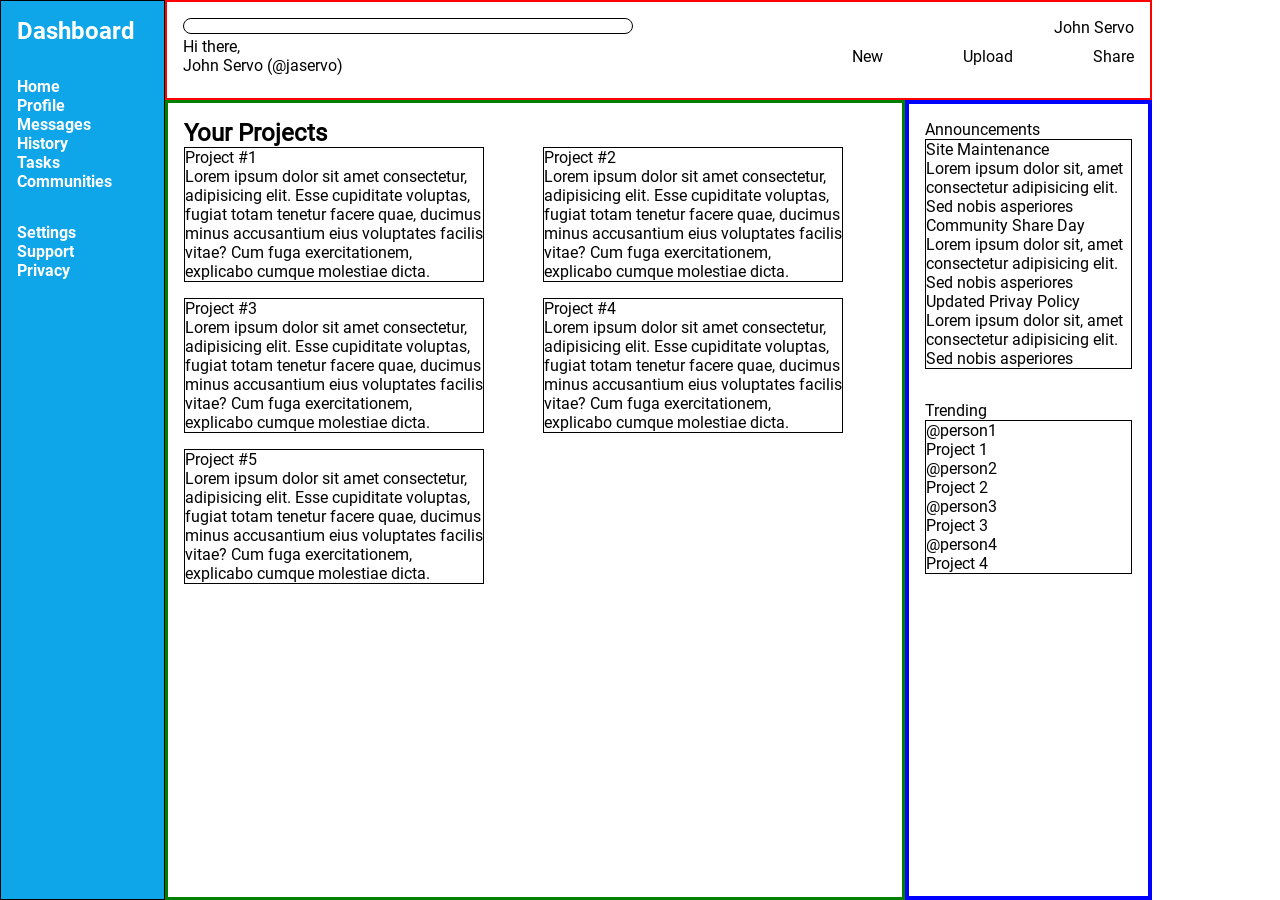
==== dashboard.html @ d7de0081 "added icons" ====
<!DOCTYPE html>
<html lang="en">

<head>
    <meta charset="UTF-8">
    <meta http-equiv="X-UA-Compatible" content="IE=edge">
    <meta name="viewport" content="width=device-width, initial-scale=1.0">
    <link href="https://fonts.googleapis.com/css2?family=Material+Symbols+Outlined" rel="stylesheet" />
    <link rel="stylesheet" href="./styles/style.css">
    <title>Admin Dashboard</title>
</head>

<body>
    <section class="sidebar">
        <h1>Dashboard</h1>
        <nav>
            <ul class="side-top">
                <li>Home</li>
                <li>Profile</li>
                <li>Messages</li>
                <li>History</li>
                <li>Tasks</li>
                <li>Communities</li>
            </ul>
            <ul class="side-bottom">
                <li>Settings</li>
                <li>Support</li>
                <li>Privacy</li>
            </ul>
        </nav>
    </section>
    <header>
        <section class="header-top">
            <div class="header-top-left">
                <div class="search"></div>
            </div>
            <div class="header-top-right">
                <p>John Servo</p>
            </div>
        </section>
        <section class="header-bottom">
            <div class="header-bottom-left">
                <p>Hi there,</p>
                <p>John Servo (@jaservo)</p>
            </div>
            <div class="header-bottom-right">
                <ul>
                    <li>New</li>
                    <li>Upload</li>
                    <li>Share</li>
                </ul>
            </div>
        </section>
    </header>
    <main>
        <section class="projects">
            <h1>Your Projects</h1>
            <div class="projects-main">
                <div class="item">
                    <div class="description">
                        <p>Project #1</p>
                        <p>Lorem ipsum dolor sit amet consectetur, adipisicing elit. Esse cupiditate voluptas, fugiat totam
                            tenetur facere quae, ducimus minus accusantium eius voluptates facilis vitae? Cum fuga
                            exercitationem, explicabo cumque molestiae dicta.</p>
                    </div>
                    <div class="projects-icons">
                        
                    </div>
                </div>
                <div class="item">
                    <div class="description">
                        <p>Project #2</p>
                        <p>Lorem ipsum dolor sit amet consectetur, adipisicing elit. Esse cupiditate voluptas, fugiat totam
                            tenetur facere quae, ducimus minus accusantium eius voluptates facilis vitae? Cum fuga
                            exercitationem, explicabo cumque molestiae dicta.</p>
                    </div>
                    <div class="projects-icons">
                        
                    </div>
                </div>
                <div class="item">
                    <div class="description">
                        <p>Project #3</p>
                        <p>Lorem ipsum dolor sit amet consectetur, adipisicing elit. Esse cupiditate voluptas, fugiat totam
                            tenetur facere quae, ducimus minus accusantium eius voluptates facilis vitae? Cum fuga
                            exercitationem, explicabo cumque molestiae dicta.</p>
                    </div>
                    <div class="projects-icons">
                        
                    </div>
                </div>
                <div class="item">
                    <div class="description">
                        <p>Project #4</p>
                        <p>Lorem ipsum dolor sit amet consectetur, adipisicing elit. Esse cupiditate voluptas, fugiat totam
                            tenetur facere quae, ducimus minus accusantium eius voluptates facilis vitae? Cum fuga
                            exercitationem, explicabo cumque molestiae dicta.</p>
                    </div>
                    <div class="projects-icons">
                        
                    </div>
                </div>
                <div class="item">
                    <div class="description">
                        <p>Project #5</p>
                        <p>Lorem ipsum dolor sit amet consectetur, adipisicing elit. Esse cupiditate voluptas, fugiat totam
                            tenetur facere quae, ducimus minus accusantium eius voluptates facilis vitae? Cum fuga
                            exercitationem, explicabo cumque molestiae dicta.</p>
                    </div>
                    <div class="projects-icons">
                        
                    </div>
                </div>
            </div>
        </section>
        <section class="main-side">
            <div class="announcements">
                <p>Announcements</p>
                <dl>
                    <dt>Site Maintenance</dt>
                    <dd>Lorem ipsum dolor sit, amet consectetur adipisicing elit. Sed nobis asperiores</dd>
                    <dt>Community Share Day</dt>
                    <dd>Lorem ipsum dolor sit, amet consectetur adipisicing elit. Sed nobis asperiores</dd>
                    <dt>Updated Privay Policy</dt>
                    <dd>Lorem ipsum dolor sit, amet consectetur adipisicing elit. Sed nobis asperiores</dd>
                </dl>
            </div>
            <div class="trending">
                <p>Trending</p>
                <div class="trending-wrapper">
                    <div class="trending-item">
                        <p>@person1</p>
                        <p>Project 1</p>
                    </div>
                    <div class="trending-item">
                        <p>@person2</p>
                        <p>Project 2</p>
                    </div>
                    <div class="trending-item">
                        <p>@person3</p>
                        <p>Project 3</p>
                    </div>
                    <div class="trending-item">
                        <p>@person4</p>
                        <p>Project 4</p>
                    </div>
                </div>
            </div>
        </section>
    </main>
</body>

</html>
---- styles/style.css ----
@font-face {
  font-family: "roboto";
  src: url("../assets/fonts/Roboto-Regular.ttf");
}
@font-face {
  font-family: "roboto bold";
  src: url("../assets/fonts/Roboto-Bold.ttf");
}
* {
  margin: 0;
  padding: 0;
  font-family: "roboto";
  box-sizing: border-box;
}

body {
  height: 100vh;
  width: 90%;
  display: grid;
  grid-template-columns: 1fr 5fr 1fr;
  grid-template-rows: max(10%, 100px) 1fr;
}

.sidebar {
  grid-row: 1/3;
  background-color: #0EA5E9;
  color: white;
  border: 1px solid black;
}
.sidebar h1 {
  padding: 1rem;
  padding-bottom: 2rem;
  font-family: "roboto bold";
  font-size: 1.5rem;
}
.sidebar nav {
  display: flex;
  flex-direction: column;
  justify-content: center;
  padding-left: 1rem;
}
.sidebar nav ul {
  list-style: none;
}
.sidebar nav ul li {
  font-family: "roboto bold";
}
.sidebar nav .side-top {
  padding-bottom: 2rem;
}

header {
  grid-column: 2/4;
  border: 2px solid red;
  padding: 1rem;
}
header .header-top {
  display: flex;
  justify-content: space-between;
}
header .header-top .search {
  width: 50ch;
  height: 1rem;
  border: 1px solid black;
  border-radius: 25px;
}
header .header-bottom {
  display: flex;
  justify-content: space-between;
}
header .header-bottom-right {
  display: flex;
  align-items: center;
}
header .header-bottom-right ul {
  width: inherit;
  display: flex;
  gap: 5rem;
  list-style: none;
}

main {
  grid-column: 2/4;
  display: grid;
  grid-template-columns: 3fr 1fr;
}
main .projects {
  border: 3px solid green;
}
main .main-side {
  border: 4px solid blue;
}
main .projects {
  padding: 1rem;
}
main .projects .projects-main {
  display: grid;
  grid-template-columns: repeat(auto-fit, minmax(300px, 1fr));
  gap: 1rem;
}
main .projects .projects-main .item {
  border: 1px solid black;
  max-width: 300px;
}
main .main-side {
  padding: 1rem;
  display: flex;
  flex-direction: column;
  gap: 2rem;
}
main .main-side .announcements dl {
  border: 1px solid black;
}
main .main-side .trending .trending-wrapper {
  border: 1px solid black;
}/*# sourceMappingURL=style.css.map */
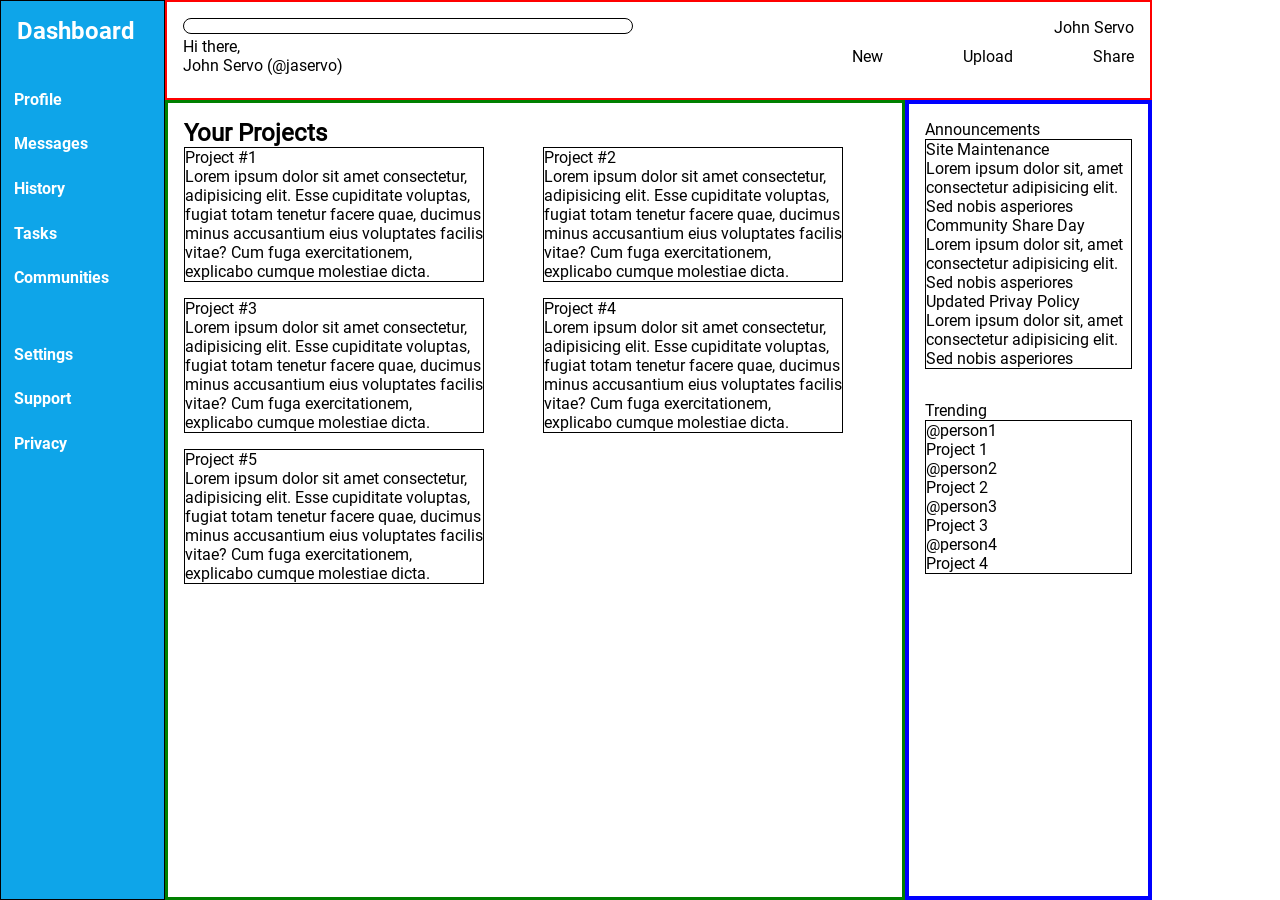
==== commit 632153b8: "removed google material fonts" ====
--- a/dashboard.html
+++ b/dashboard.html
@@ -5,7 +5,6 @@
     <meta charset="UTF-8">
     <meta http-equiv="X-UA-Compatible" content="IE=edge">
     <meta name="viewport" content="width=device-width, initial-scale=1.0">
-    <link href="https://fonts.googleapis.com/css2?family=Material+Symbols+Outlined" rel="stylesheet" />
     <link rel="stylesheet" href="./styles/style.css">
     <title>Admin Dashboard</title>
 </head>
@@ -15,7 +14,6 @@
         <h1>Dashboard</h1>
         <nav>
             <ul class="side-top">
-                <li>Home</li>
                 <li>Profile</li>
                 <li>Messages</li>
                 <li>History</li>
--- a/styles/style.css
+++ b/styles/style.css
@@ -37,13 +37,13 @@
   display: flex;
   flex-direction: column;
   justify-content: center;
-  padding-left: 1rem;
 }
 .sidebar nav ul {
   list-style: none;
 }
 .sidebar nav ul li {
   font-family: "roboto bold";
+  padding: 0.8rem;
 }
 .sidebar nav .side-top {
   padding-bottom: 2rem;
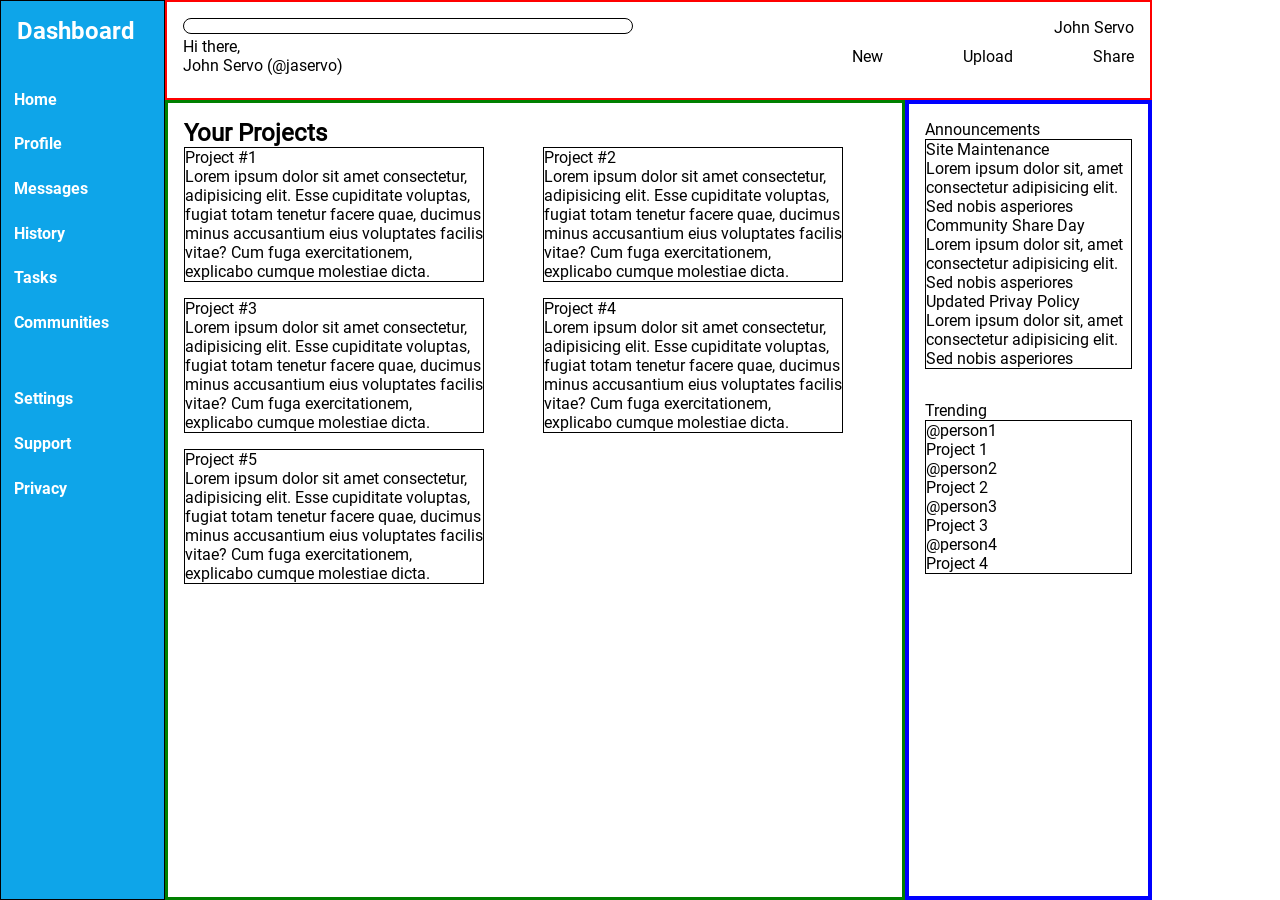
==== commit dbe6b882: "added home again" ====
--- a/dashboard.html
+++ b/dashboard.html
@@ -14,6 +14,7 @@
         <h1>Dashboard</h1>
         <nav>
             <ul class="side-top">
+                <li>Home</li>
                 <li>Profile</li>
                 <li>Messages</li>
                 <li>History</li>
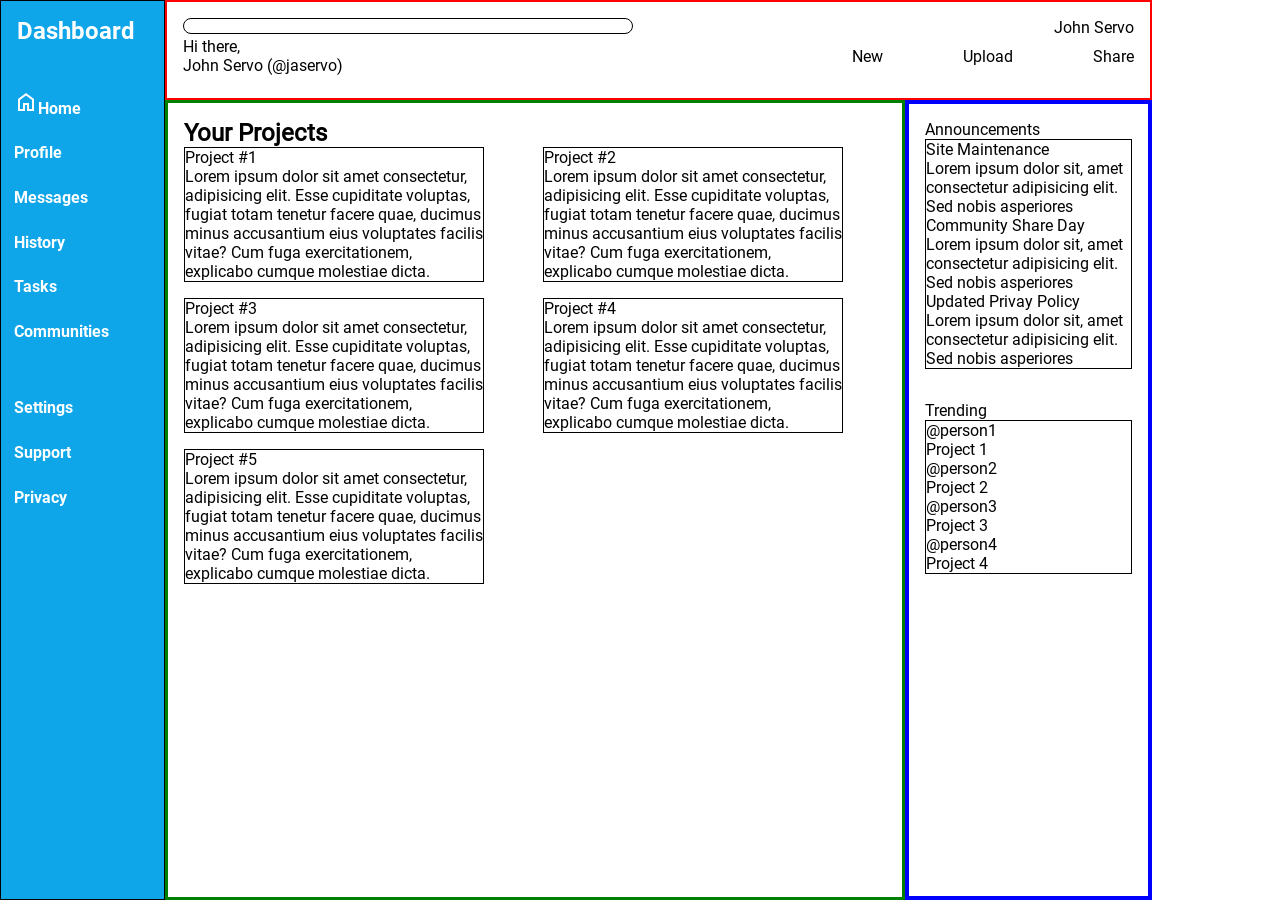
==== commit 95d3b71a: "removed svgs and came back to google material lmao" ====
--- a/dashboard.html
+++ b/dashboard.html
@@ -5,6 +5,7 @@
     <meta charset="UTF-8">
     <meta http-equiv="X-UA-Compatible" content="IE=edge">
     <meta name="viewport" content="width=device-width, initial-scale=1.0">
+    <link href="https://fonts.googleapis.com/css2?family=Material+Symbols+Outlined" rel="stylesheet" />
     <link rel="stylesheet" href="./styles/style.css">
     <title>Admin Dashboard</title>
 </head>
@@ -14,7 +15,9 @@
         <h1>Dashboard</h1>
         <nav>
             <ul class="side-top">
-                <li>Home</li>
+                <li><span class="material-symbols-outlined">
+                    home
+                    </span>Home</li>
                 <li>Profile</li>
                 <li>Messages</li>
                 <li>History</li>
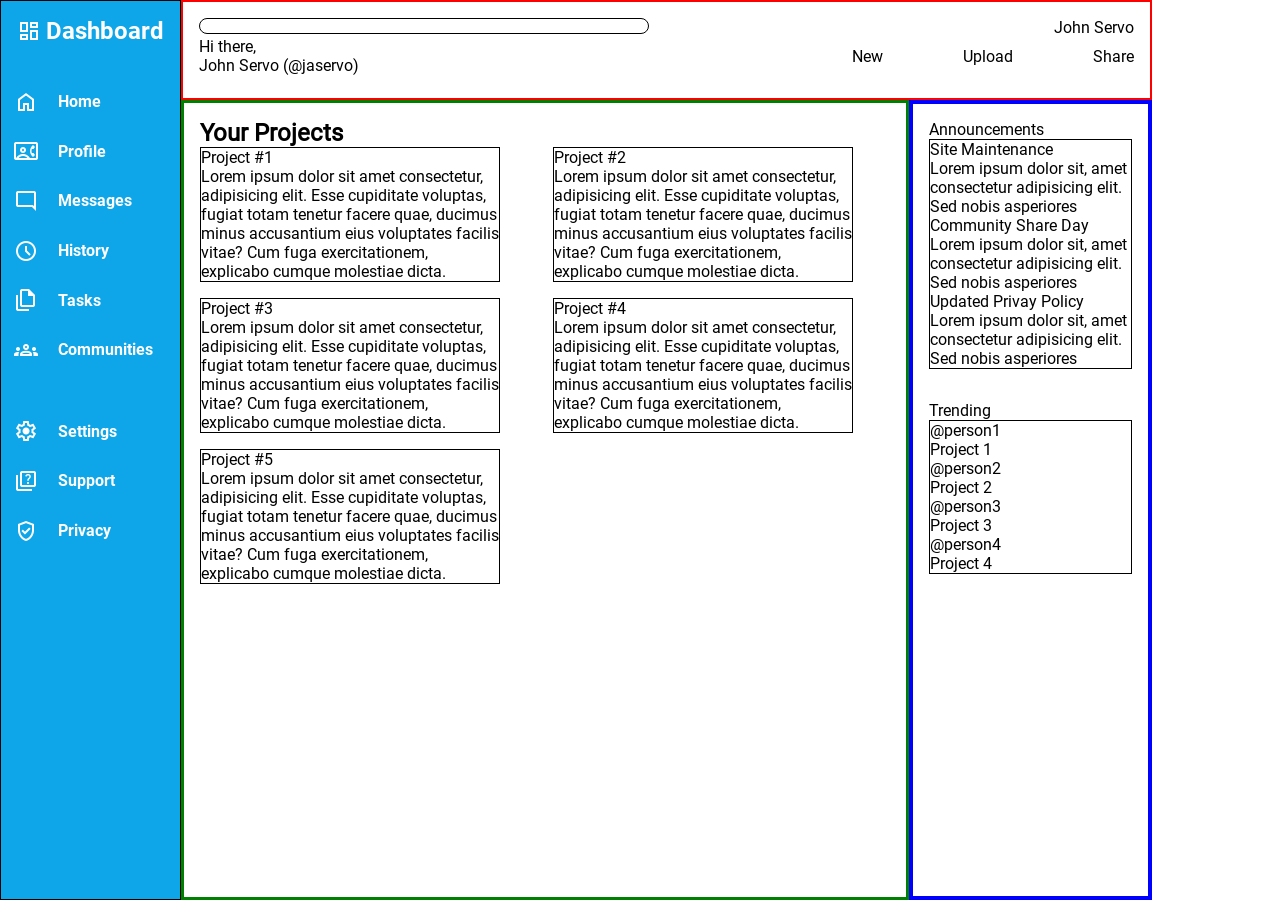
==== commit 115af44e: "did sidebar" ====
--- a/dashboard.html
+++ b/dashboard.html
@@ -12,22 +12,40 @@
 
 <body>
     <section class="sidebar">
-        <h1>Dashboard</h1>
+        <h1><span class="material-symbols-outlined">
+            dashboard
+            </span>Dashboard</h1>
         <nav>
             <ul class="side-top">
                 <li><span class="material-symbols-outlined">
                     home
                     </span>Home</li>
-                <li>Profile</li>
-                <li>Messages</li>
-                <li>History</li>
-                <li>Tasks</li>
-                <li>Communities</li>
+                <li><span class="material-symbols-outlined">
+                    contact_phone
+                    </span>Profile</li>
+                <li><span class="material-symbols-outlined">
+                    mode_comment
+                    </span>Messages</li>
+                <li><span class="material-symbols-outlined">
+                    schedule
+                    </span>History</li>
+                <li><span class="material-symbols-outlined">
+                    file_copy
+                    </span>Tasks</li>
+                <li><span class="material-symbols-outlined">
+                    groups
+                    </span>Communities</li>
             </ul>
             <ul class="side-bottom">
-                <li>Settings</li>
-                <li>Support</li>
-                <li>Privacy</li>
+                <li><span class="material-symbols-outlined">
+                    settings
+                    </span>Settings</li>
+                <li><span class="material-symbols-outlined">
+                    quiz
+                    </span>Support</li>
+                <li><span class="material-symbols-outlined">
+                    verified_user
+                    </span>Privacy</li>
             </ul>
         </nav>
     </section>
--- a/styles/style.css
+++ b/styles/style.css
@@ -27,16 +27,17 @@
   color: white;
   border: 1px solid black;
 }
+.sidebar h1, .sidebar li {
+  display: flex;
+  align-items: center;
+  gap: 20px;
+}
 .sidebar h1 {
   padding: 1rem;
   padding-bottom: 2rem;
   font-family: "roboto bold";
   font-size: 1.5rem;
-}
-.sidebar nav {
-  display: flex;
-  flex-direction: column;
-  justify-content: center;
+  gap: 5px;
 }
 .sidebar nav ul {
   list-style: none;
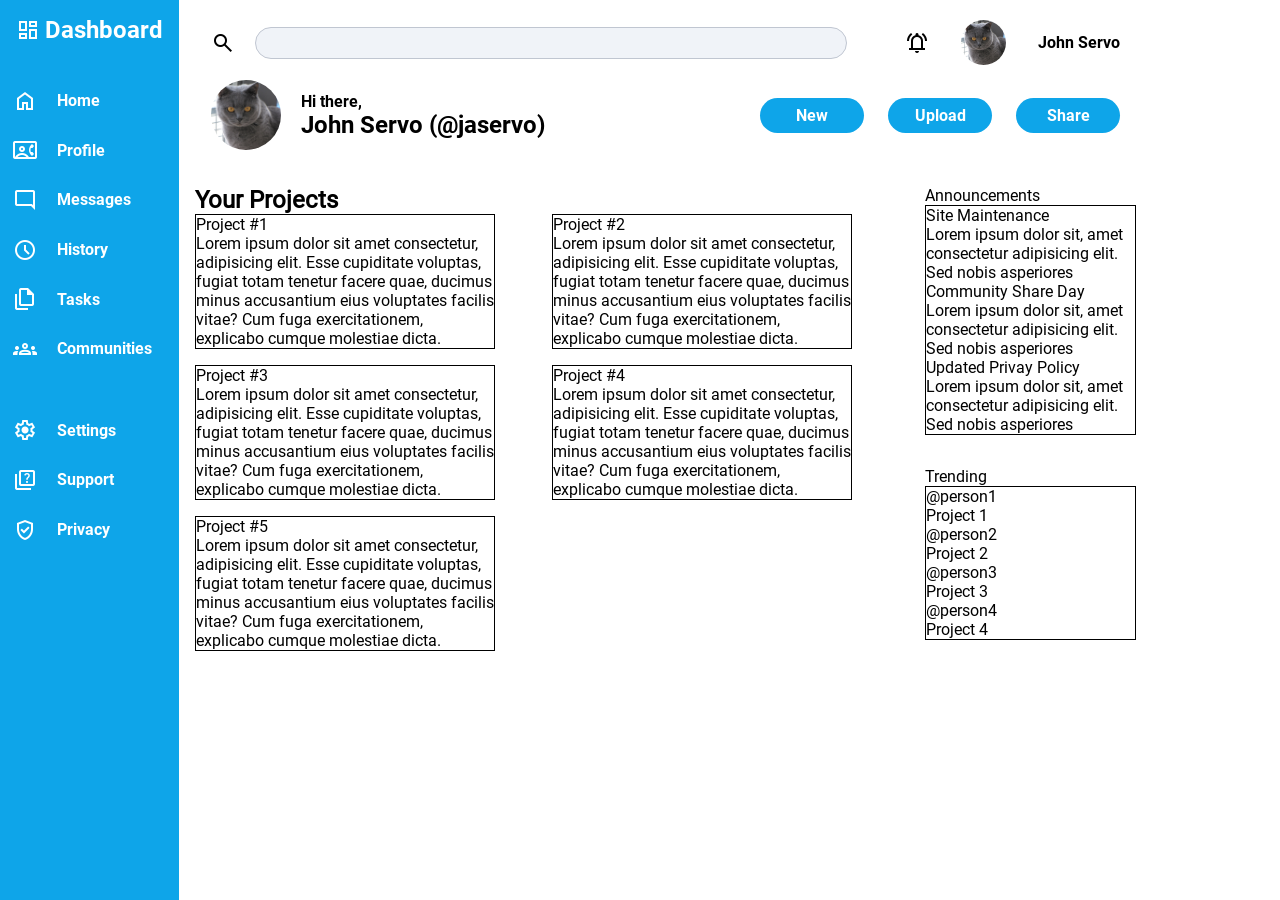
==== commit 063b8c70: "removed guide borders" ====
--- a/dashboard.html
+++ b/dashboard.html
@@ -52,16 +52,26 @@
     <header>
         <section class="header-top">
             <div class="header-top-left">
+                <span class="material-symbols-outlined">
+                    search
+                </span>
                 <div class="search"></div>
             </div>
             <div class="header-top-right">
+                <span class="material-symbols-outlined">
+                    notifications_active
+                    </span>
+                <img src="./assets/images/cat.jpeg" alt="cat">
                 <p>John Servo</p>
             </div>
         </section>
         <section class="header-bottom">
             <div class="header-bottom-left">
-                <p>Hi there,</p>
-                <p>John Servo (@jaservo)</p>
+                <img src="./assets/images/cat.jpeg" alt="cat">
+                <div class="greet-user">
+                    <p>Hi there,</p>
+                    <p>John Servo (@jaservo)</p>
+                </div>
             </div>
             <div class="header-bottom-right">
                 <ul>
--- a/styles/style.css
+++ b/styles/style.css
@@ -18,14 +18,13 @@
   width: 90%;
   display: grid;
   grid-template-columns: 1fr 5fr 1fr;
-  grid-template-rows: max(10%, 100px) 1fr;
+  grid-template-rows: 170px 1fr;
 }
 
 .sidebar {
   grid-row: 1/3;
   background-color: #0EA5E9;
   color: white;
-  border: 1px solid black;
 }
 .sidebar h1, .sidebar li {
   display: flex;
@@ -52,44 +51,86 @@
 
 header {
   grid-column: 2/4;
-  border: 2px solid red;
-  padding: 1rem;
+  padding: 1rem 2rem;
+  display: flex;
+  flex-direction: column;
+  justify-content: center;
+  gap: 15px;
 }
 header .header-top {
   display: flex;
   justify-content: space-between;
+  align-items: center;
 }
-header .header-top .search {
-  width: 50ch;
-  height: 1rem;
-  border: 1px solid black;
+header .header-top-left {
+  display: flex;
+  align-items: center;
+  gap: 20px;
+  width: 70%;
+}
+header .header-top-left .search {
+  width: 100%;
+  height: 2rem;
+  background-color: #F0F3F8;
+  border: 1px solid #c0c6d1;
   border-radius: 25px;
+}
+header .header-top-right {
+  display: flex;
+  justify-content: flex-end;
+  align-items: center;
+  gap: 2rem;
+}
+header .header-top-right img {
+  width: 45px;
+  border-radius: 50%;
+}
+header .header-top-right p {
+  font-family: "roboto bold";
 }
 header .header-bottom {
   display: flex;
   justify-content: space-between;
+}
+header .header-bottom-left {
+  display: flex;
+  align-items: center;
+  gap: 20px;
+}
+header .header-bottom-left img {
+  width: 70px;
+  border-radius: 50%;
+}
+header .header-bottom-left .greet-user p {
+  font-family: "roboto bold";
+}
+header .header-bottom-left .greet-user :last-child {
+  font-size: 1.5rem;
 }
 header .header-bottom-right {
   display: flex;
   align-items: center;
 }
 header .header-bottom-right ul {
+  list-style: none;
   width: inherit;
   display: flex;
-  gap: 5rem;
-  list-style: none;
+  gap: 1.5rem;
+}
+header .header-bottom-right ul li {
+  width: 6.5rem;
+  color: white;
+  background-color: #0EA5E9;
+  font-family: "roboto bold";
+  border-radius: 25px;
+  padding: 0.5rem;
+  text-align: center;
 }
 
 main {
   grid-column: 2/4;
   display: grid;
   grid-template-columns: 3fr 1fr;
-}
-main .projects {
-  border: 3px solid green;
-}
-main .main-side {
-  border: 4px solid blue;
 }
 main .projects {
   padding: 1rem;
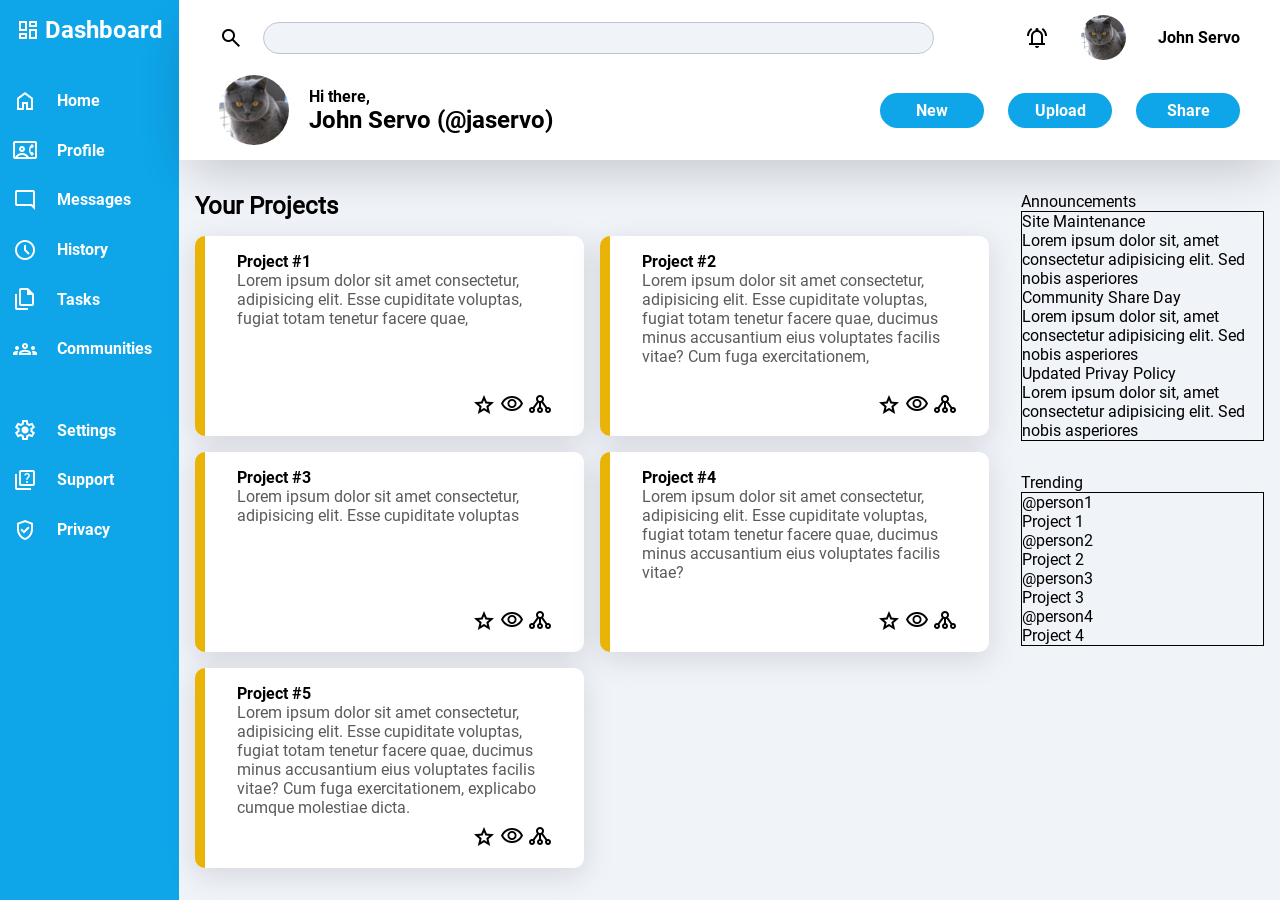
==== commit cf233d6d: "did main" ====
--- a/dashboard.html
+++ b/dashboard.html
@@ -13,38 +13,38 @@
 <body>
     <section class="sidebar">
         <h1><span class="material-symbols-outlined">
-            dashboard
+                dashboard
             </span>Dashboard</h1>
         <nav>
             <ul class="side-top">
                 <li><span class="material-symbols-outlined">
-                    home
+                        home
                     </span>Home</li>
                 <li><span class="material-symbols-outlined">
-                    contact_phone
+                        contact_phone
                     </span>Profile</li>
                 <li><span class="material-symbols-outlined">
-                    mode_comment
+                        mode_comment
                     </span>Messages</li>
                 <li><span class="material-symbols-outlined">
-                    schedule
+                        schedule
                     </span>History</li>
                 <li><span class="material-symbols-outlined">
-                    file_copy
+                        file_copy
                     </span>Tasks</li>
                 <li><span class="material-symbols-outlined">
-                    groups
+                        groups
                     </span>Communities</li>
             </ul>
             <ul class="side-bottom">
                 <li><span class="material-symbols-outlined">
-                    settings
+                        settings
                     </span>Settings</li>
                 <li><span class="material-symbols-outlined">
-                    quiz
+                        quiz
                     </span>Support</li>
                 <li><span class="material-symbols-outlined">
-                    verified_user
+                        verified_user
                     </span>Privacy</li>
             </ul>
         </nav>
@@ -60,7 +60,7 @@
             <div class="header-top-right">
                 <span class="material-symbols-outlined">
                     notifications_active
-                    </span>
+                </span>
                 <img src="./assets/images/cat.jpeg" alt="cat">
                 <p>John Servo</p>
             </div>
@@ -89,56 +89,96 @@
                 <div class="item">
                     <div class="description">
                         <p>Project #1</p>
-                        <p>Lorem ipsum dolor sit amet consectetur, adipisicing elit. Esse cupiditate voluptas, fugiat totam
+                        <p>Lorem ipsum dolor sit amet consectetur, adipisicing elit. Esse cupiditate voluptas, fugiat
+                            totam
+                            tenetur facere quae, </p>
+                    </div>
+                    <div class="projects-icons">
+                        <span class="material-symbols-outlined">
+                            star
+                        </span>
+                        <span class="material-symbols-outlined">
+                            visibility
+                        </span>
+                        <span class="material-symbols-outlined">
+                            tenancy
+                        </span>
+                    </div>
+                </div>
+                <div class="item">
+                    <div class="description">
+                        <p>Project #2</p>
+                        <p>Lorem ipsum dolor sit amet consectetur, adipisicing elit. Esse cupiditate voluptas, fugiat
+                            totam
+                            tenetur facere quae, ducimus minus accusantium eius voluptates facilis vitae? Cum fuga
+                            exercitationem,</p>
+                    </div>
+                    <div class="projects-icons">
+                        <span class="material-symbols-outlined">
+                            star
+                        </span>
+                        <span class="material-symbols-outlined">
+                            visibility
+                        </span>
+                        <span class="material-symbols-outlined">
+                            tenancy
+                        </span>
+                    </div>
+                </div>
+                <div class="item">
+                    <div class="description">
+                        <p>Project #3</p>
+                        <p>Lorem ipsum dolor sit amet consectetur, adipisicing elit. Esse cupiditate voluptas</p>
+                    </div>
+                    <div class="projects-icons">
+                        <span class="material-symbols-outlined">
+                            star
+                        </span>
+                        <span class="material-symbols-outlined">
+                            visibility
+                        </span>
+                        <span class="material-symbols-outlined">
+                            tenancy
+                        </span>
+                    </div>
+                </div>
+                <div class="item">
+                    <div class="description">
+                        <p>Project #4</p>
+                        <p>Lorem ipsum dolor sit amet consectetur, adipisicing elit. Esse cupiditate voluptas, fugiat
+                            totam
+                            tenetur facere quae, ducimus minus accusantium eius voluptates facilis vitae?</p>
+                    </div>
+                    <div class="projects-icons">
+                        <span class="material-symbols-outlined">
+                            star
+                        </span>
+                        <span class="material-symbols-outlined">
+                            visibility
+                        </span>
+                        <span class="material-symbols-outlined">
+                            tenancy
+                        </span>
+                    </div>
+                </div>
+                <div class="item">
+                    <div class="description">
+                        <p>Project #5</p>
+                        <p>Lorem ipsum dolor sit amet consectetur, adipisicing elit. Esse cupiditate voluptas, fugiat
+                            totam
                             tenetur facere quae, ducimus minus accusantium eius voluptates facilis vitae? Cum fuga
                             exercitationem, explicabo cumque molestiae dicta.</p>
                     </div>
                     <div class="projects-icons">
-                        
-                    </div>
-                </div>
-                <div class="item">
-                    <div class="description">
-                        <p>Project #2</p>
-                        <p>Lorem ipsum dolor sit amet consectetur, adipisicing elit. Esse cupiditate voluptas, fugiat totam
-                            tenetur facere quae, ducimus minus accusantium eius voluptates facilis vitae? Cum fuga
-                            exercitationem, explicabo cumque molestiae dicta.</p>
-                    </div>
-                    <div class="projects-icons">
-                        
-                    </div>
-                </div>
-                <div class="item">
-                    <div class="description">
-                        <p>Project #3</p>
-                        <p>Lorem ipsum dolor sit amet consectetur, adipisicing elit. Esse cupiditate voluptas, fugiat totam
-                            tenetur facere quae, ducimus minus accusantium eius voluptates facilis vitae? Cum fuga
-                            exercitationem, explicabo cumque molestiae dicta.</p>
-                    </div>
-                    <div class="projects-icons">
-                        
-                    </div>
-                </div>
-                <div class="item">
-                    <div class="description">
-                        <p>Project #4</p>
-                        <p>Lorem ipsum dolor sit amet consectetur, adipisicing elit. Esse cupiditate voluptas, fugiat totam
-                            tenetur facere quae, ducimus minus accusantium eius voluptates facilis vitae? Cum fuga
-                            exercitationem, explicabo cumque molestiae dicta.</p>
-                    </div>
-                    <div class="projects-icons">
-                        
-                    </div>
-                </div>
-                <div class="item">
-                    <div class="description">
-                        <p>Project #5</p>
-                        <p>Lorem ipsum dolor sit amet consectetur, adipisicing elit. Esse cupiditate voluptas, fugiat totam
-                            tenetur facere quae, ducimus minus accusantium eius voluptates facilis vitae? Cum fuga
-                            exercitationem, explicabo cumque molestiae dicta.</p>
-                    </div>
-                    <div class="projects-icons">
-                        
+                        <span class="material-symbols-outlined">
+                            star
+                        </span>
+                        <span class="material-symbols-outlined">
+                            visibility
+                        </span>
+                        <span class="material-symbols-outlined">
+                            tenancy
+                        </span>
                     </div>
                 </div>
             </div>
--- a/styles/style.css
+++ b/styles/style.css
@@ -15,10 +15,10 @@
 
 body {
   height: 100vh;
-  width: 90%;
   display: grid;
-  grid-template-columns: 1fr 5fr 1fr;
-  grid-template-rows: 170px 1fr;
+  grid-template-columns: 1.3fr 6fr 2fr;
+  grid-template-rows: 160px 1fr;
+  background-color: #F0F3F8;
 }
 
 .sidebar {
@@ -51,7 +51,9 @@
 
 header {
   grid-column: 2/4;
-  padding: 1rem 2rem;
+  padding: 0 2.5rem;
+  box-shadow: rgba(0, 0, 0, 0.2) 0px 18px 50px -10px;
+  background-color: white;
   display: flex;
   flex-direction: column;
   justify-content: center;
@@ -113,7 +115,6 @@
 }
 header .header-bottom-right ul {
   list-style: none;
-  width: inherit;
   display: flex;
   gap: 1.5rem;
 }
@@ -131,9 +132,13 @@
   grid-column: 2/4;
   display: grid;
   grid-template-columns: 3fr 1fr;
+  padding-top: 1rem;
 }
 main .projects {
   padding: 1rem;
+}
+main .projects h1 {
+  padding-bottom: 1rem;
 }
 main .projects .projects-main {
   display: grid;
@@ -141,8 +146,25 @@
   gap: 1rem;
 }
 main .projects .projects-main .item {
-  border: 1px solid black;
-  max-width: 300px;
+  display: flex;
+  flex-direction: column;
+  justify-content: space-between;
+  max-width: 400px;
+  min-height: 200px;
+  background-color: white;
+  padding: 1rem 2rem;
+  box-shadow: rgba(100, 100, 111, 0.2) 0px 7px 29px 0px;
+  border-left: 10px solid #EAB308;
+  border-radius: 10px;
+}
+main .projects .projects-main .item .description :first-child {
+  font-family: "roboto bold";
+}
+main .projects .projects-main .item .description :last-child {
+  color: rgb(90, 90, 90);
+}
+main .projects .projects-main .item .projects-icons {
+  text-align: right;
 }
 main .main-side {
   padding: 1rem;
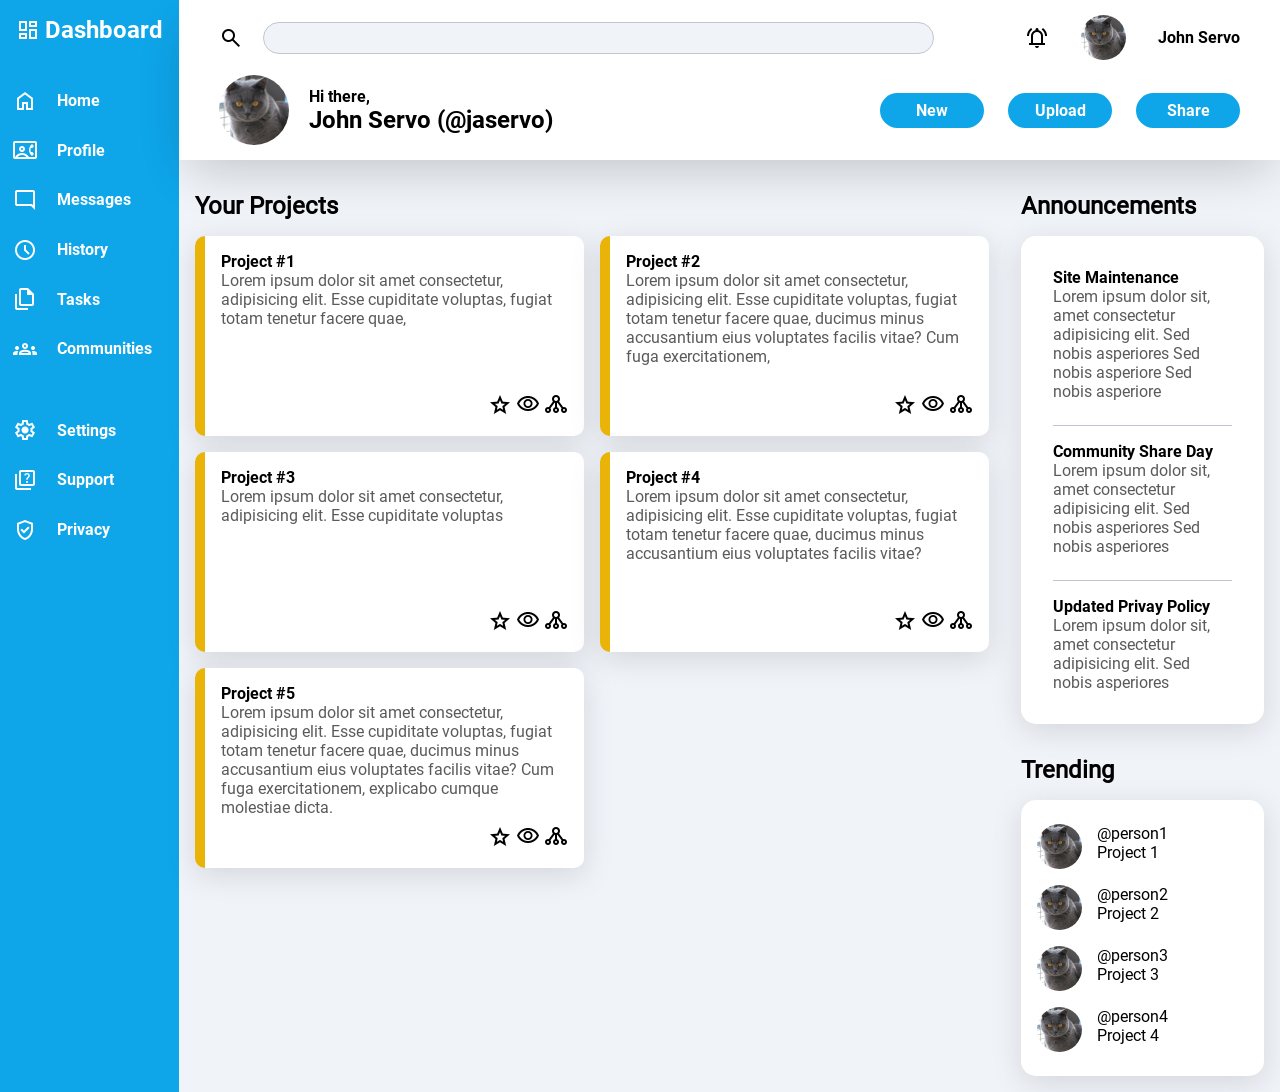
==== commit 7fe6a4f2: "did main side" ====
--- a/dashboard.html
+++ b/dashboard.html
@@ -185,34 +185,46 @@
         </section>
         <section class="main-side">
             <div class="announcements">
-                <p>Announcements</p>
+                <h1>Announcements</h1>
                 <dl>
                     <dt>Site Maintenance</dt>
-                    <dd>Lorem ipsum dolor sit, amet consectetur adipisicing elit. Sed nobis asperiores</dd>
+                    <dd>Lorem ipsum dolor sit, amet consectetur adipisicing elit. Sed nobis asperiores Sed nobis asperiore Sed nobis asperiore</dd>
                     <dt>Community Share Day</dt>
-                    <dd>Lorem ipsum dolor sit, amet consectetur adipisicing elit. Sed nobis asperiores</dd>
+                    <dd>Lorem ipsum dolor sit, amet consectetur adipisicing elit. Sed nobis asperiores Sed nobis asperiores</dd>
                     <dt>Updated Privay Policy</dt>
                     <dd>Lorem ipsum dolor sit, amet consectetur adipisicing elit. Sed nobis asperiores</dd>
                 </dl>
             </div>
             <div class="trending">
-                <p>Trending</p>
+                <h1>Trending</h1>
                 <div class="trending-wrapper">
                     <div class="trending-item">
-                        <p>@person1</p>
-                        <p>Project 1</p>
-                    </div>
-                    <div class="trending-item">
-                        <p>@person2</p>
-                        <p>Project 2</p>
-                    </div>
-                    <div class="trending-item">
-                        <p>@person3</p>
-                        <p>Project 3</p>
-                    </div>
-                    <div class="trending-item">
-                        <p>@person4</p>
-                        <p>Project 4</p>
+                        <img src="./assets/images/cat.jpeg" alt="cat">
+                        <div class="trending-descr">
+                            <p>@person1</p>
+                            <p>Project 1</p>
+                        </div>
+                    </div>
+                    <div class="trending-item">
+                        <img src="./assets/images/cat.jpeg" alt="cat">
+                        <div class="trending-descr">
+                            <p>@person2</p>
+                            <p>Project 2</p>
+                        </div>
+                    </div>
+                    <div class="trending-item">
+                        <img src="./assets/images/cat.jpeg" alt="cat">
+                        <div class="trending-descr">
+                            <p>@person3</p>
+                            <p>Project 3</p>
+                        </div>
+                    </div>
+                    <div class="trending-item">
+                        <img src="./assets/images/cat.jpeg" alt="cat">
+                        <div class="trending-descr">
+                            <p>@person4</p>
+                            <p>Project 4</p>
+                        </div>
                     </div>
                 </div>
             </div>
--- a/styles/style.css
+++ b/styles/style.css
@@ -130,6 +130,7 @@
 
 main {
   grid-column: 2/4;
+  grid-row: 2/3;
   display: grid;
   grid-template-columns: 3fr 1fr;
   padding-top: 1rem;
@@ -152,7 +153,7 @@
   max-width: 400px;
   min-height: 200px;
   background-color: white;
-  padding: 1rem 2rem;
+  padding: 1rem;
   box-shadow: rgba(100, 100, 111, 0.2) 0px 7px 29px 0px;
   border-left: 10px solid #EAB308;
   border-radius: 10px;
@@ -172,9 +173,41 @@
   flex-direction: column;
   gap: 2rem;
 }
+main .main-side .announcements h1 {
+  padding-bottom: 1rem;
+}
 main .main-side .announcements dl {
-  border: 1px solid black;
+  background-color: white;
+  border-radius: 15px;
+  box-shadow: rgba(100, 100, 111, 0.2) 0px 7px 29px 0px;
+  padding: 1rem 2rem 2rem 2rem;
+}
+main .main-side .announcements dl dt {
+  font-family: "roboto bold";
+  padding-top: 1rem;
+}
+main .main-side .announcements dl dd {
+  color: rgb(90, 90, 90);
+}
+main .main-side .announcements dl :nth-child(2n):not(:last-child) {
+  padding-bottom: 1.5rem;
+  border-bottom: 1px solid #c0c6d1;
+}
+main .main-side .trending h1 {
+  padding-bottom: 1rem;
 }
 main .main-side .trending .trending-wrapper {
-  border: 1px solid black;
+  background-color: white;
+  border-radius: 15px;
+  box-shadow: rgba(100, 100, 111, 0.2) 0px 7px 29px 0px;
+  padding: 1.5rem 1rem 0.5rem 1rem;
+}
+main .main-side .trending .trending-wrapper .trending-item {
+  display: flex;
+  gap: 15px;
+  padding-bottom: 1rem;
+}
+main .main-side .trending .trending-wrapper .trending-item img {
+  width: 45px;
+  border-radius: 50%;
 }/*# sourceMappingURL=style.css.map */
